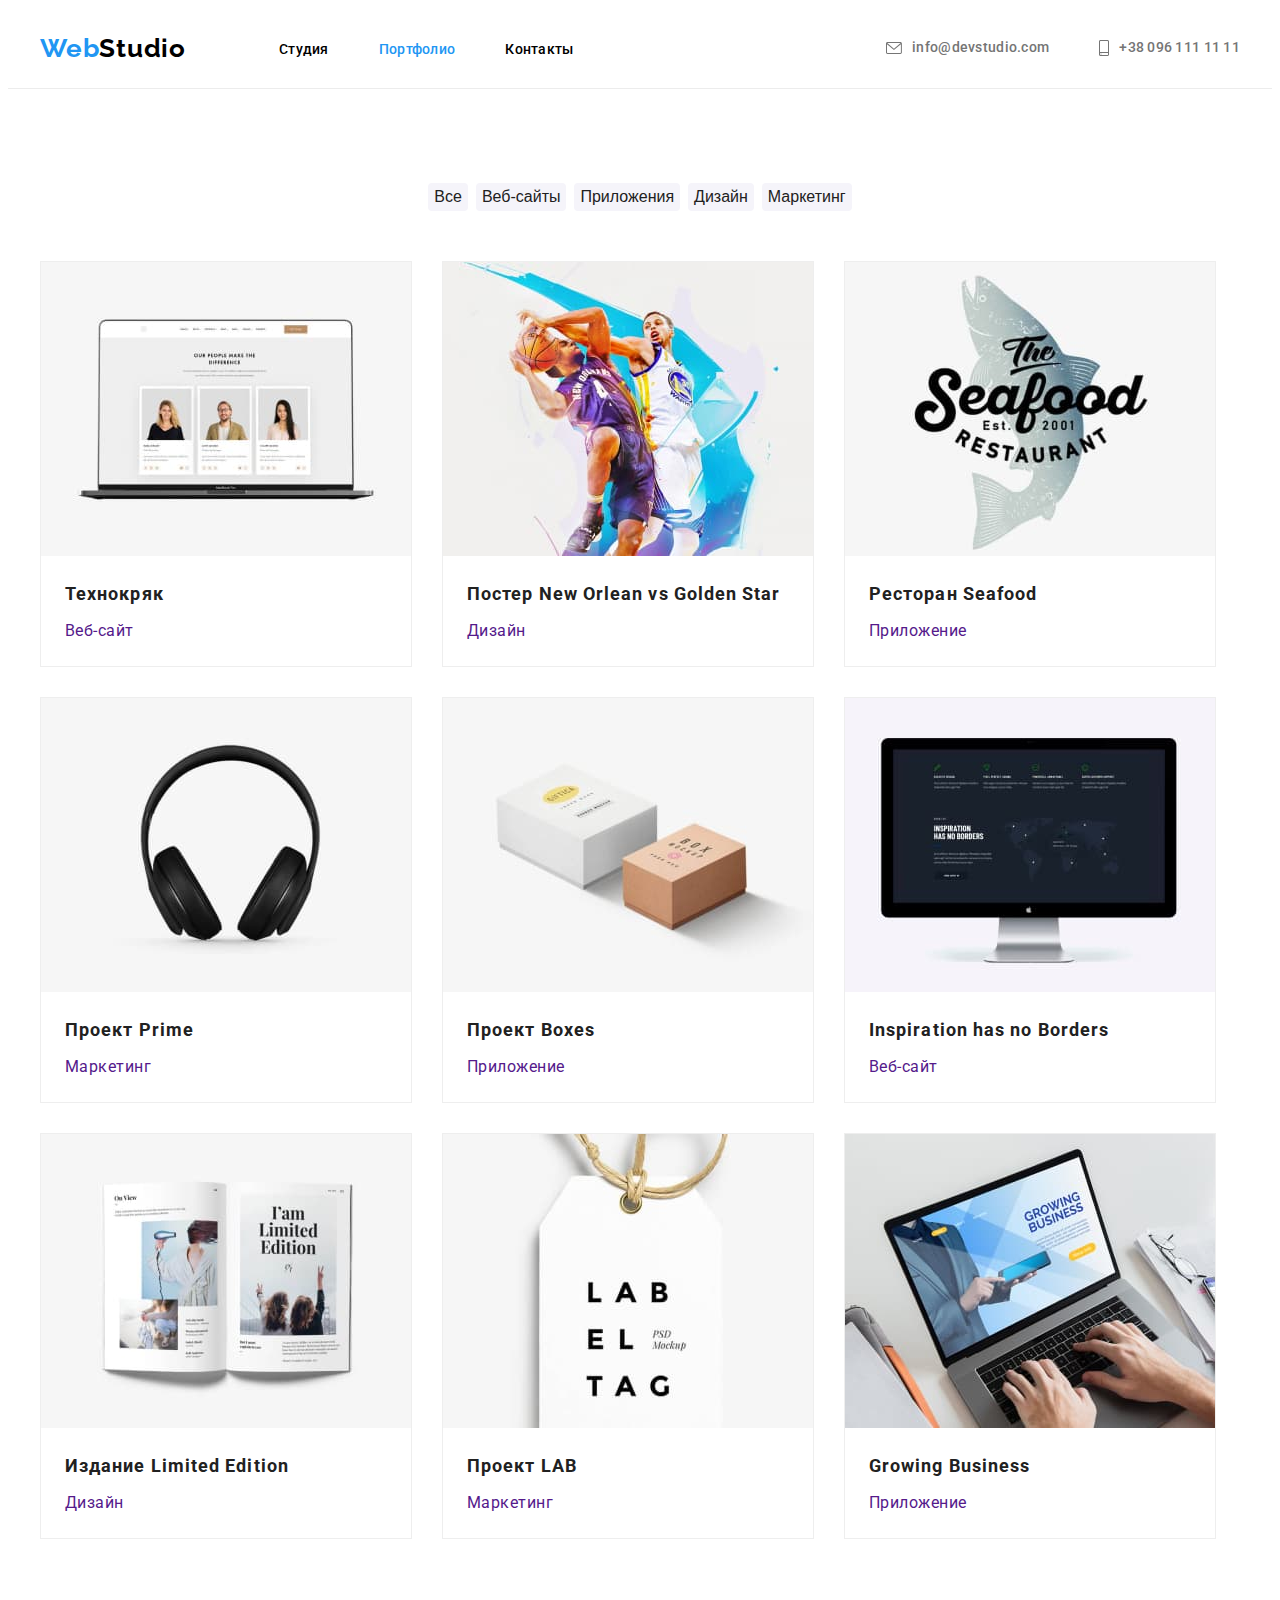
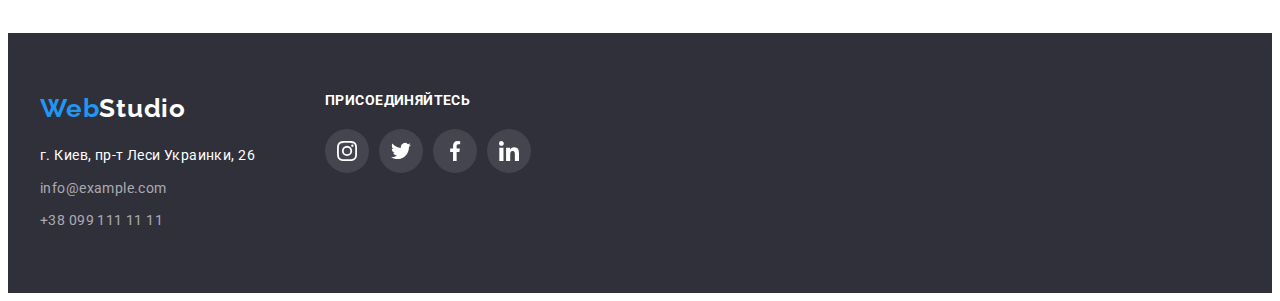
==== portfolio.html @ 4b6fc3cf "ДЗ4" ====
<!DOCTYPE html>
<html lang="en">
<head>
    <meta charset="UTF-8">
    <meta name="viewport" content="width=device-width, initial-scale=1.0">
    <title>Document</title>
    <link
        href="https://fonts.googleapis.com/css2?family=Raleway:wght@700&family=Roboto:wght@400;500;700;900&display=swap"
        rel="stylesheet">
    <link rel="stylesheet" href="https://cdnjs.cloudflare.com/ajax/libs/modern-normalize/1.0.0/modern-normalize.min.css"
        integrity="sha512-ISS7cAi1PEhQ8jnbJpJZMd29NlhNj4AWYyLOSp2CE/CsHxTCu+r+t0D2yoJudVrd0/8fTVPUVDzY5Tvli75u/g=="
        crossorigin="anonymous" />
    <link rel="preconnect" href="https://fonts.gstatic.com">
    <link rel="stylesheet" href="./css/styles.css">
</head>
<body>
    <header class="header">
        <div class="container">
            <nav class="header-nav">
                <a href="./index.html" class="logo"><span class="logo-element">Web</span>Studio</a>
                <ul class="site-nav list">
                    <li class="item"> <a class="link" href="./index.html">Студия</a> </li>
                    <li class="item"> <a class="link current" href="">Портфолио</a> </li>
                    <li class="item"> <a class="link" href="">Контакты</a> </li>
                </ul>
            </nav>
            <ul class="site-contact list">
                <li class="item">
                    <a class="link" href="mailto:info@devstudio.com">
                        <svg class="icon-envelope" width="16" height="12">
                            <use href="./images/sprite.svg#icon-envelope"></use>
                        </svg>
                        info@devstudio.com
                    </a>
                </li>
                <li class="item">
                    <a class="link" href="tel:+380961111111">
                        <svg class="icon-smartphone" width="10" height="16">
                            <use href="./images/sprite.svg#icon-smartphone"></use>
                        </svg>
                        +38 096 111 11 11</a>
                </li>
            </ul>
        </div>
    </header>
    <main>
        <section class="portfolio section">
            <div class="container">
                <ul class="portfolio-btn list">
                    <li class="portfolio-btn-item">
                        <button class="btn-list">Все</button>
                    </li>
                    <li class="portfolio-btn-item">
                        <button class="btn-list">Веб-сайты</button>
                    </li>
                    <li class="portfolio-btn-item">
                        <button class="btn-list">Приложения</button>
                    </li>
                    <li class="portfolio-btn-item">
                        <button class="btn-list">Дизайн</button>
                    </li>
                    <li class="portfolio-btn-item">
                        <button class="btn-list">Маркетинг</button>
                    </li>
                </ul>
                <ul class="project-list list">
                    <li class="item">
                        <a href="" class="link">
                            <img src="images/project1.jpg" width="370" alt="Технокряк">
                            <div class="item-box">
                                <h2 class="projects-title title">Технокряк</h2>
                                <p class="projects-text">Веб-сайт</p>
                            </div>
                        </a>
                    </li>
                    <li class="item">
                        <a href="">
                            <img src="images/project2.jpg" width="370" alt="Постер New Orlean vs Golden Star">
                            <div class="item-box">
                                <h2 class="projects-title title">Постер New Orlean vs Golden Star</h2>
                                <p class="projects-text">Дизайн</p>
                            </div>
                        </a>
                    </li>
                    <li class="item">
                        <a href="">
                            <img src="images/project3.jpg" width="370" alt="Ресторан Seafood">
                            <div class="item-box">
                                <h2 class="projects-title title">Ресторан Seafood</h2>
                                <p class="projects-text">Приложение</p>
                            </div>
                        </a>
                    </li>
                    <li class="item">
                        <a href="">
                            <img src="images/project4.jpg" width="370" alt="Проект Prime">
                            <div class="item-box">
                                <h2 class="projects-title title">Проект Prime</h2>
                                <p class="projects-text">Маркетинг</p>
                            </div>
                        </a>
                    </li>
                    <li class="item">
                        <a href="">
                            <img src="images/project5.jpg" width="370" alt="Проект Boxes">
                            <div class="item-box">
                                <h2 class="projects-title title">Проект Boxes</h2>
                                <p class="projects-text">Приложение</p>
                            </div>
                        </a>
                    </li>
                    <li class="item">
                        <a href="">
                            <img src="images/project6.jpg" width="370" alt="Inspiration has no Borders">
                            <div class="item-box">
                                <h2 class="projects-title title">Inspiration has no Borders</h2>
                                <p class="projects-text">Веб-сайт</p>
                            </div>
                        </a>
                    </li>
                    <li class="item">
                        <a href="">
                            <img src="images/project7.jpg" width="370" alt="Издание Limited Edition">
                            <div class="item-box">
                                <h2 class="projects-title title">Издание Limited Edition</h2>
                                <p class="projects-text">Дизайн</p>
                            </div>
                        </a>
                    </li>
                    <li class="item">
                        <a href="">
                            <img src="images/project8.jpg" width="370" alt="Проект LAB">
                            <div class="item-box">
                                <h2 class="projects-title title">Проект LAB</h2>
                                <p class="projects-text">Маркетинг</p>
                            </div>
                        </a>
                    </li>
                    <li class="item">
                        <a href="">
                            <img src="images/project9.jpg" width="370" alt="Growing Business">
                            <div class="item-box">
                                <h2 class="projects-title title">Growing Business</h2>
                                <p class="projects-text">Приложение</p>
                            </div>
                        </a>
                    </li>
                </ul>
            </div>
        </section>
    </main>
    <footer class="footer">
        <div class="container">
            <div class="footer-address">
                <a href="./index.html" class="logo"><span class="logo-element">Web</span>Studio</a>
                <address class="address">
                    <p class="text">г. Киев, пр-т Леси Украинки, 26</p>
                    <a class="link" href="mailto:info@example.com">info@example.com</a>
                    <a class="link" href="tel:+380991111111">+38 099 111 11 11</a>
                </address>
            </div>
            <section class="join">
                <h3 class="join-title">присоединяйтесь</h3>
                <ul class="footers-social-networks">
                    <li class="list">
                        <a href="" class="link">
                            <svg class="icon-footer" width="20" height="20">
                                <use href="./images/sprite.svg#icon-instagram"></use>
                            </svg>
                        </a>
                    </li>
                    <li class="list">
                        <a href="" class="link">
                            <svg class="icon-footer" width="20" height="20">
                                <use href="./images/sprite.svg#icon-twitter"></use>
                            </svg>
                        </a>
                    </li>
                    <li class="list">
                        <a href="" class="link">
                            <svg class="icon-footer" width="20" height="20">
                                <use href="./images/sprite.svg#icon-facebook"></use>
                            </svg>
                        </a>
                    </li>
                    <li class="list">
                        <a href="" class="link">
                            <svg class="icon-footer" width="20" height="20">
                                <use href="./images/sprite.svg#icon-linkedin"></use>
                            </svg>
                        </a>
                    </li>
                </ul>
            </section>
        </div>
    </footer>
</body>
</html>
---- css/styles.css ----
:root {
  --main-text-color: rgba(117, 117, 117, 1);
  --title-text-color: rgba(33, 33, 33, 1);
  --black-text-color: rgba(0, 0, 0, 1);
  --white-text-color: rgb(255, 255, 255, 1);
  --accent-text-color: rgb(33, 150, 243);
  --footer-address-color: rgba(255, 255, 255, 0.6);
  --bg-color: rgba(255, 255, 255, 1);
  --bg-btn-color: rgba(245, 244, 250, 1);
  --bg-secondary-color: rgba(47, 48, 58, 1);
  --portfolio-item-gap: 30px;
  --border-color: rgba(238, 238, 238, 1);
  --border-header-color: #ececec;
  --bg-gradient-color: rgba(47, 48, 58, 0.4);
}

/* Body */
body {
  color: var(--main-text-color);
  font-family: 'Roboto', sans-serif;
  letter-spacing: 0.03em;
}

/* Утилиты */

a {
  text-decoration: none;
}

.list {
  list-style: none;

  margin: 0;
  padding: 0;
}

.container {
  width: 1200px;
  margin-left: auto;
  margin-right: auto;
  padding-left: 15px;
  padding-right: 15px;
}

.section {
  padding-top: 94px;
  padding-bottom: 94px;
}

/* header */

.header {
  background-color: var(--bg-color);
  border-bottom: 1px solid var(--border-header-color);
}

.header .container {
  min-height: 80px;
}

.header .container,
.header-nav,
.site-nav,
.site-contact {
  display: flex;
  align-items: center;
}

.header .item:not(:last-child) {
  margin-right: 50px;
}

.logo {
  color: var(--black-text-color);
  font-family: 'Raleway', sans-serif;

  font-weight: 700;
  font-size: 26px;
  line-height: 1.19;
  letter-spacing: 0.03em;
}

.logo-element {
  color: var(--accent-text-color);
}

/* site-nav */

.site-nav {
  margin-left: 93px;
}

.site-nav .link {
  color: var(--black-text-color);
  font-weight: 500;
  font-size: 14px;
  line-height: 1.14;
  letter-spacing: 0.02em;
}

.site-nav .link:hover,
.site-nav .link:focus {
  color: var(--accent-text-color);
}

.site-nav .current {
  color: var(--accent-text-color);
}

.site-contact {
  margin-left: auto;
}

.site-contact .link {
  color: var(--main-text-color);
  font-weight: 500;
  font-size: 14px;
  line-height: 1.14;
  letter-spacing: 0.02em;
}

.site-contact .link:hover,
.site-contact .link:focus {
  color: var(--accent-text-color);
}

.site-nav .link {
  padding: 32px 0px 32px 0px;
}

.icon-envelope {
  margin-right: 10px;
  fill: currentColor;
}

.icon-smartphone {
  margin-right: 10px;
  fill: currentColor;
}

.site-contact .link {
  display: flex;
  align-items: center;
}

/* hero */

.hero {
  padding-top: 200px;
  padding-bottom: 200px;

  color: var(--white-text-color);
  background-color: var(--bg-secondary-color);

  text-align: center;
}

.hero-img {
  height: 600px;
  max-width: 1600px;
  margin-left: auto;
  margin-right: auto;
  background-image: linear-gradient(
      to right,
      rgba(47, 48, 58, 0.4),
      rgba(47, 48, 58, 0.4)
    ),
    url('../images/bg-img.jpg');
  background-repeat: no-repeat;
  background-size: cover;
  background-position: center;
}

.hero-title {
  margin-top: 0;
  margin-bottom: 30px;

  font-weight: 900;
  font-size: 44px;
  line-height: 1.36;
  text-align: center;
  letter-spacing: 0.06em;
  text-transform: uppercase;
}

.hero .link {
  color: inherit;
  background-color: var(--accent-text-color);

  font-weight: 700;
  font-size: 16px;
  line-height: 1.87;
  letter-spacing: 0.06em;

  display: inline-block;
  border-radius: 4px;
  padding: 10px 32px;
  border: 1px solid var(--black-text-color);
}

/* features */

.title {
  color: var(--title-text-color);
}

.features .title {
  margin-top: 0;
  margin-bottom: 10px;

  font-weight: 700;
  font-size: 14px;
  line-height: 1.14;
  letter-spacing: 0.03em;
  text-transform: uppercase;
}

.features .text {
  margin-top: 0;
  margin-bottom: 0;

  font-weight: 400;
  font-size: 14px;
  line-height: 1.71;
}

.features .list {
  display: flex;
  flex-wrap: wrap;
}

.features .item {
  width: 270px;
  margin-right: 30px;
}

.features .item:nth-child(4n) {
  margin-right: 0px;
}

.icon-features {
  display: block;
  padding: 0;
  margin: 0;
  fill: currentColor;
}

.features .thumb {
  background-color: var(--bg-btn-color);
  height: 120px;
  margin-bottom: 30px;
  display: flex;
  align-items: center;
  justify-content: center;
  border-radius: 4px;
}

/* skills */

.skills.section {
  padding-top: 0;
}

.section-title {
  margin-top: 0;
  margin-bottom: 50px;

  font-weight: 700;
  font-size: 36px;
  line-height: 1.17;
  text-align: center;
}

.skills img {
  display: block;
}

.skills .list {
  display: flex;
}

.skills .item:not(:last-child) {
  margin-right: 30px;
}

/* our team */

.team {
  background-color: var(--bg-btn-color);
}

.team img {
  display: block;
}

.team .list {
  display: flex;
  text-align: center;
}

.team .item:not(:last-child) {
  margin-right: 30px;
}

.team .item {
  background-color: var(--bg-color);
  width: 270px;

  box-shadow: 0px 1px 3px rgba(0, 0, 0, 0.12), 0px 1px 1px rgba(0, 0, 0, 0.14),
    0px 2px 1px rgba(0, 0, 0, 0.2);
  border-radius: 0px 0px 4px 4px;
}

.team-title {
  margin-top: 0;
  margin-bottom: 10px;

  font-weight: 500;
  font-size: 16px;
  line-height: 1.19;
}

.team-text {
  margin-top: 0;
  margin-bottom: 16px;

  font-weight: 400;
  font-size: 16px;
  line-height: 1.19;
}

.team .item-box {
  padding: 30px 32px;
}

.social-networ-link {
  display: flex;
  justify-content: space-between;
  text-align: center;
  padding: 0%;
}

.social-networ-link .link {
  width: 44px;
  height: 44px;
  display: flex;
  justify-content: center;
  align-items: center;
  border-radius: 50%;
  color: var(--main-text-color);
}

.social-networ-link .link:hover,
.social-networ-link .link:focus {
  background-color: var(--accent-text-color);
  color: var(--white-text-color);
}

/* footer */

.footer {
  background-color: var(--bg-secondary-color);
  padding-top: 60px;
  padding-bottom: 60px;
}

.footer .container {
  display: flex;
}

.footer-address {
  margin-right: 70px;
}

.footer .logo {
  color: var(--white-text-color);
  display: block;
  margin-bottom: 20px;
}

.address {
  font-style: normal;
  font-weight: 400;
  font-size: 14px;
  line-height: 1.71;
  letter-spacing: 0.03em;

  display: flex;
  flex-direction: column;
}

.address .link {
  color: var(--footer-address-color);
}

.address .link:not(:last-child) {
  margin-bottom: 9px;
}

.address .text {
  margin-top: 0;
  margin-bottom: 9px;

  color: var(--white-text-color);
}

/* portfolio */

.portfolio img {
  display: block;
}

.portfolio-btn {
  margin-bottom: 50px;
  list-style: none;

  display: flex;
  justify-content: center;
}

.portfolio-btn .btn-list {
  border: none;

  color: var(--title-text-color);
  background-color: var(--bg-btn-color);
  border-radius: 4px;
  font-weight: 500;
  font-size: 16px;
  line-height: 1.62;
}

.portfolio-btn-item:not(:last-child) {
  margin-right: 8px;
}

.portfolio .project-list {
  display: flex;
  flex-wrap: wrap;
}

.portfolio .item {
  width: 370px;
  margin-bottom: var(--portfolio-item-gap);
  margin-right: var(--portfolio-item-gap);
}

.portfolio .item:nth-child(3n) {
  margin-right: 0;
}

.portfolio .item:nth-last-child(-n + 3) {
  margin-bottom: 0;
}

.portfolio-btn .btn-list:hover,
.portfolio-btn .btn-list:focus {
  background-color: var(--accent-text-color);
  color: var(--white-text-color);
  border: 1px solid #000000;
  border-radius: 4px;
}

.project-list .item {
  background-color: var(--bg-color);
  border: 1px solid var(--border-color);
}

.project-list .item:hover,
.project-list .item:focus {
  box-shadow: 0px 1px 1px rgba(0, 0, 0, 0.12), 0px 4px 4px rgba(0, 0, 0, 0.06),
    1px 4px 6px rgba(0, 0, 0, 0.16);
}

.projects-title {
  margin-top: 0;
  margin-bottom: 4px;

  font-weight: 700;
  font-size: 18px;
  line-height: 2;
  letter-spacing: 0.06em;
}

.projects-text {
  margin-top: 0;
  margin-bottom: 0;

  font-weight: 400;
  font-size: 16px;
  line-height: 1.87;
}

.project-list .item-box {
  padding: 20px 24px;
}

/* our clients */

.our-clients-list {
  display: flex;
}

.our-clients-list .item {
  margin-right: 30px;
}

.our-clients-list .item:last-child {
  margin-right: 0;
}

.our-clients-list .link {
  width: 170px;
  height: 90px;
  border: 1px solid #afb1b8;
  border-radius: 4px;
  display: flex;
  align-items: center;
  justify-content: center;
  color: var(--main-text-color);
}

.our-clients-list .link:hover,
.our-clients-list .link:focus {
  border: 1px solid var(--accent-text-color);
  color: var(--accent-text-color);
}

.icon-our-clients {
  fill: currentColor;
}

.footers-social-networks {
  display: flex;
  padding: 0;
  margin: 0;
}

.footers-social-networks .list {
  margin-right: 10px;
}

.footers-social-networks .list:last-child {
  margin-right: 0;
}

.footers-social-networks .link {
  width: 44px;
  height: 44px;
  border-radius: 50%;
  margin-top: 0;
  margin-bottom: 0;
  padding: 0;
  display: flex;
  align-items: center;
  justify-content: center;
  background-color: rgba(255, 255, 255, 0.1);
  color: var(--white-text-color);
}

.footers-social-networks .link:hover,
.footers-social-networks .link:focus {
  background-color: var(--accent-text-color);
}

.icon-footer {
  fill: currentColor;
}

.join-title {
  margin-top: 0;
  margin-bottom: 20px;
  padding: 0;

  font-weight: 700;
  font-size: 14px;
  line-height: 1.14;
  letter-spacing: 0.03em;
  text-transform: uppercase;
  color: var(--white-text-color);
}
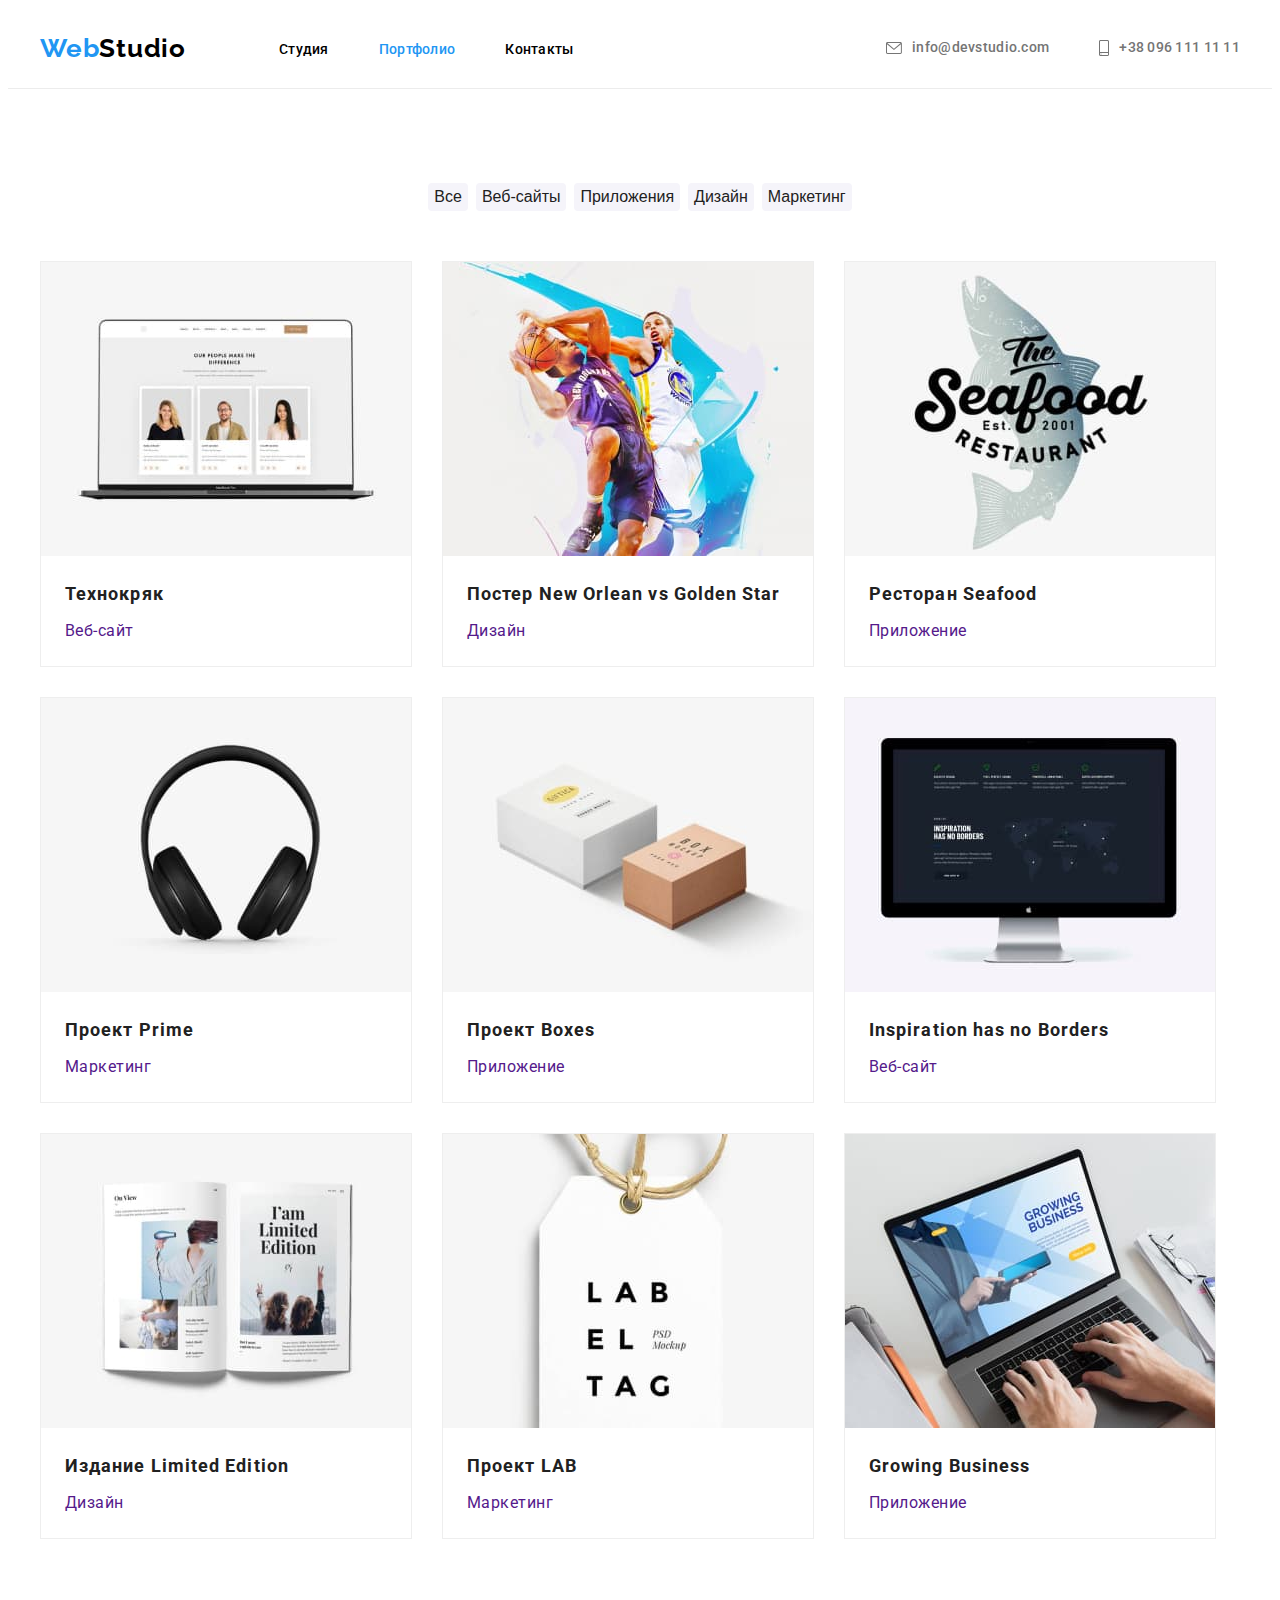
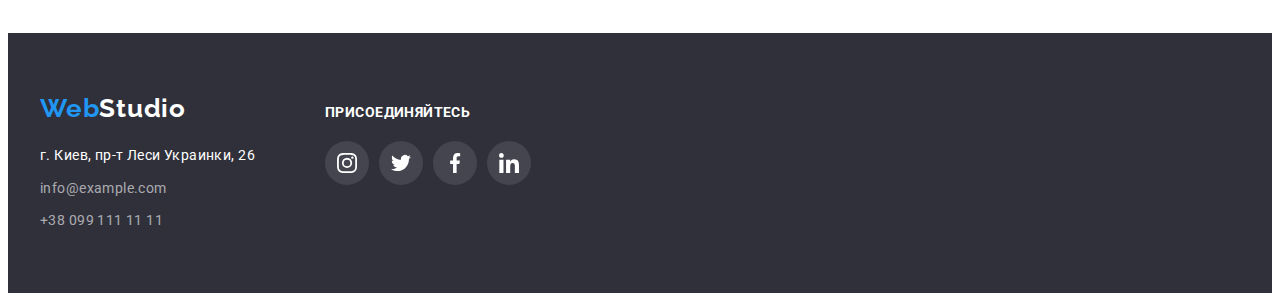
==== commit 29060dd0: "emend errors" ====
--- a/portfolio.html
+++ b/portfolio.html
@@ -159,8 +159,8 @@
                     <a class="link" href="tel:+380991111111">+38 099 111 11 11</a>
                 </address>
             </div>
-            <section class="join">
-                <h3 class="join-title">присоединяйтесь</h3>
+            <div class="join">
+                <p class="join-title">присоединяйтесь</p>
                 <ul class="footers-social-networks">
                     <li class="list">
                         <a href="" class="link">
@@ -191,7 +191,7 @@
                         </a>
                     </li>
                 </ul>
-            </section>
+            </div>
         </div>
     </footer>
 </body>
--- a/css/styles.css
+++ b/css/styles.css
@@ -12,6 +12,7 @@
   --border-color: rgba(238, 238, 238, 1);
   --border-header-color: #ececec;
   --bg-gradient-color: rgba(47, 48, 58, 0.4);
+  --icon-link-color: rgba(175, 177, 184, 1);
 }
 
 /* Body */
@@ -238,6 +239,16 @@
   margin-right: 0px;
 }
 
+.features .thumb {
+  background-color: var(--bg-btn-color);
+  height: 120px;
+  margin-bottom: 30px;
+  display: flex;
+  align-items: center;
+  justify-content: center;
+  border-radius: 4px;
+}
+
 .icon-features {
   display: block;
   padding: 0;
@@ -245,16 +256,6 @@
   fill: currentColor;
 }
 
-.features .thumb {
-  background-color: var(--bg-btn-color);
-  height: 120px;
-  margin-bottom: 30px;
-  display: flex;
-  align-items: center;
-  justify-content: center;
-  border-radius: 4px;
-}
-
 /* skills */
 
 .skills.section {
@@ -347,7 +348,7 @@
   justify-content: center;
   align-items: center;
   border-radius: 50%;
-  color: var(--main-text-color);
+  color: var(--icon-link-color);
 }
 
 .social-networ-link .link:hover,
@@ -366,6 +367,7 @@
 
 .footer .container {
   display: flex;
+  align-items: baseline;
 }
 
 .footer-address {
@@ -456,7 +458,6 @@
 .portfolio-btn .btn-list:focus {
   background-color: var(--accent-text-color);
   color: var(--white-text-color);
-  border: 1px solid #000000;
   border-radius: 4px;
 }
 
@@ -516,7 +517,7 @@
   display: flex;
   align-items: center;
   justify-content: center;
-  color: var(--main-text-color);
+  color: var(--icon-link-color);
 }
 
 .our-clients-list .link:hover,
